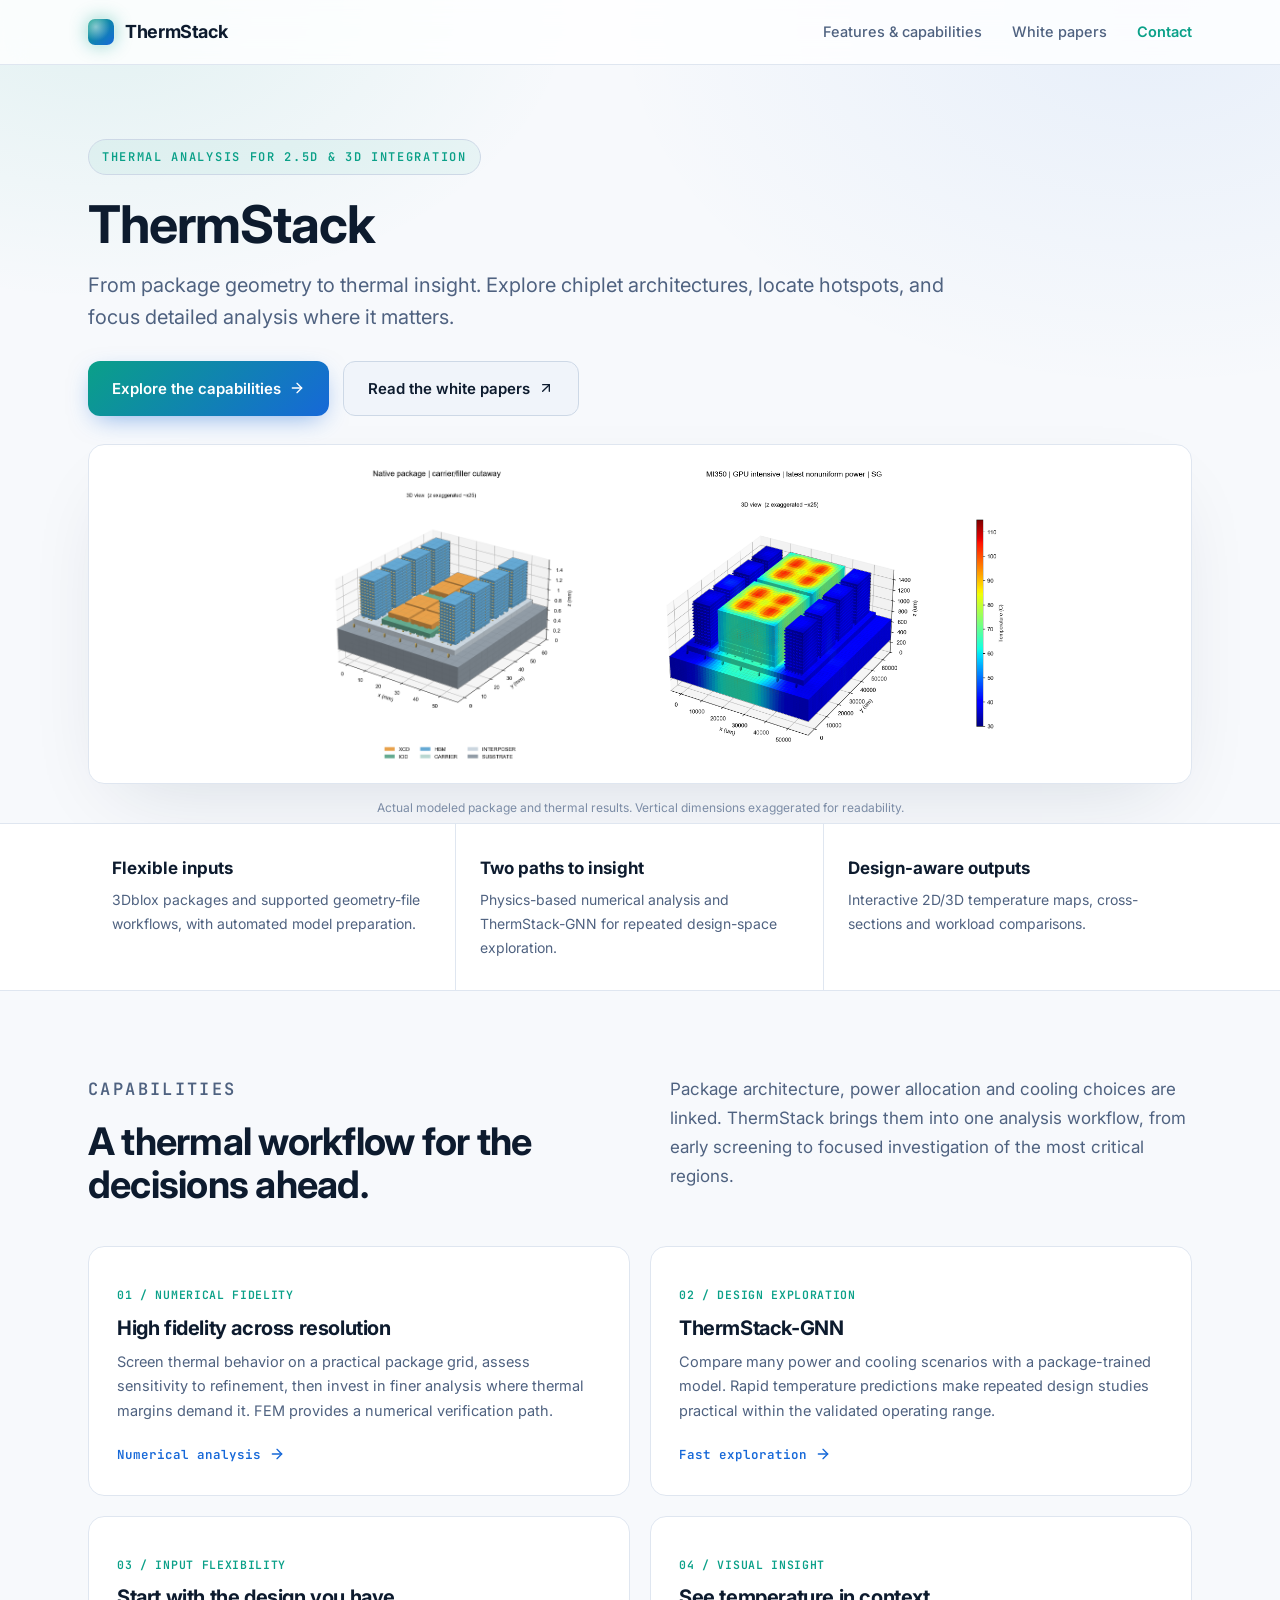
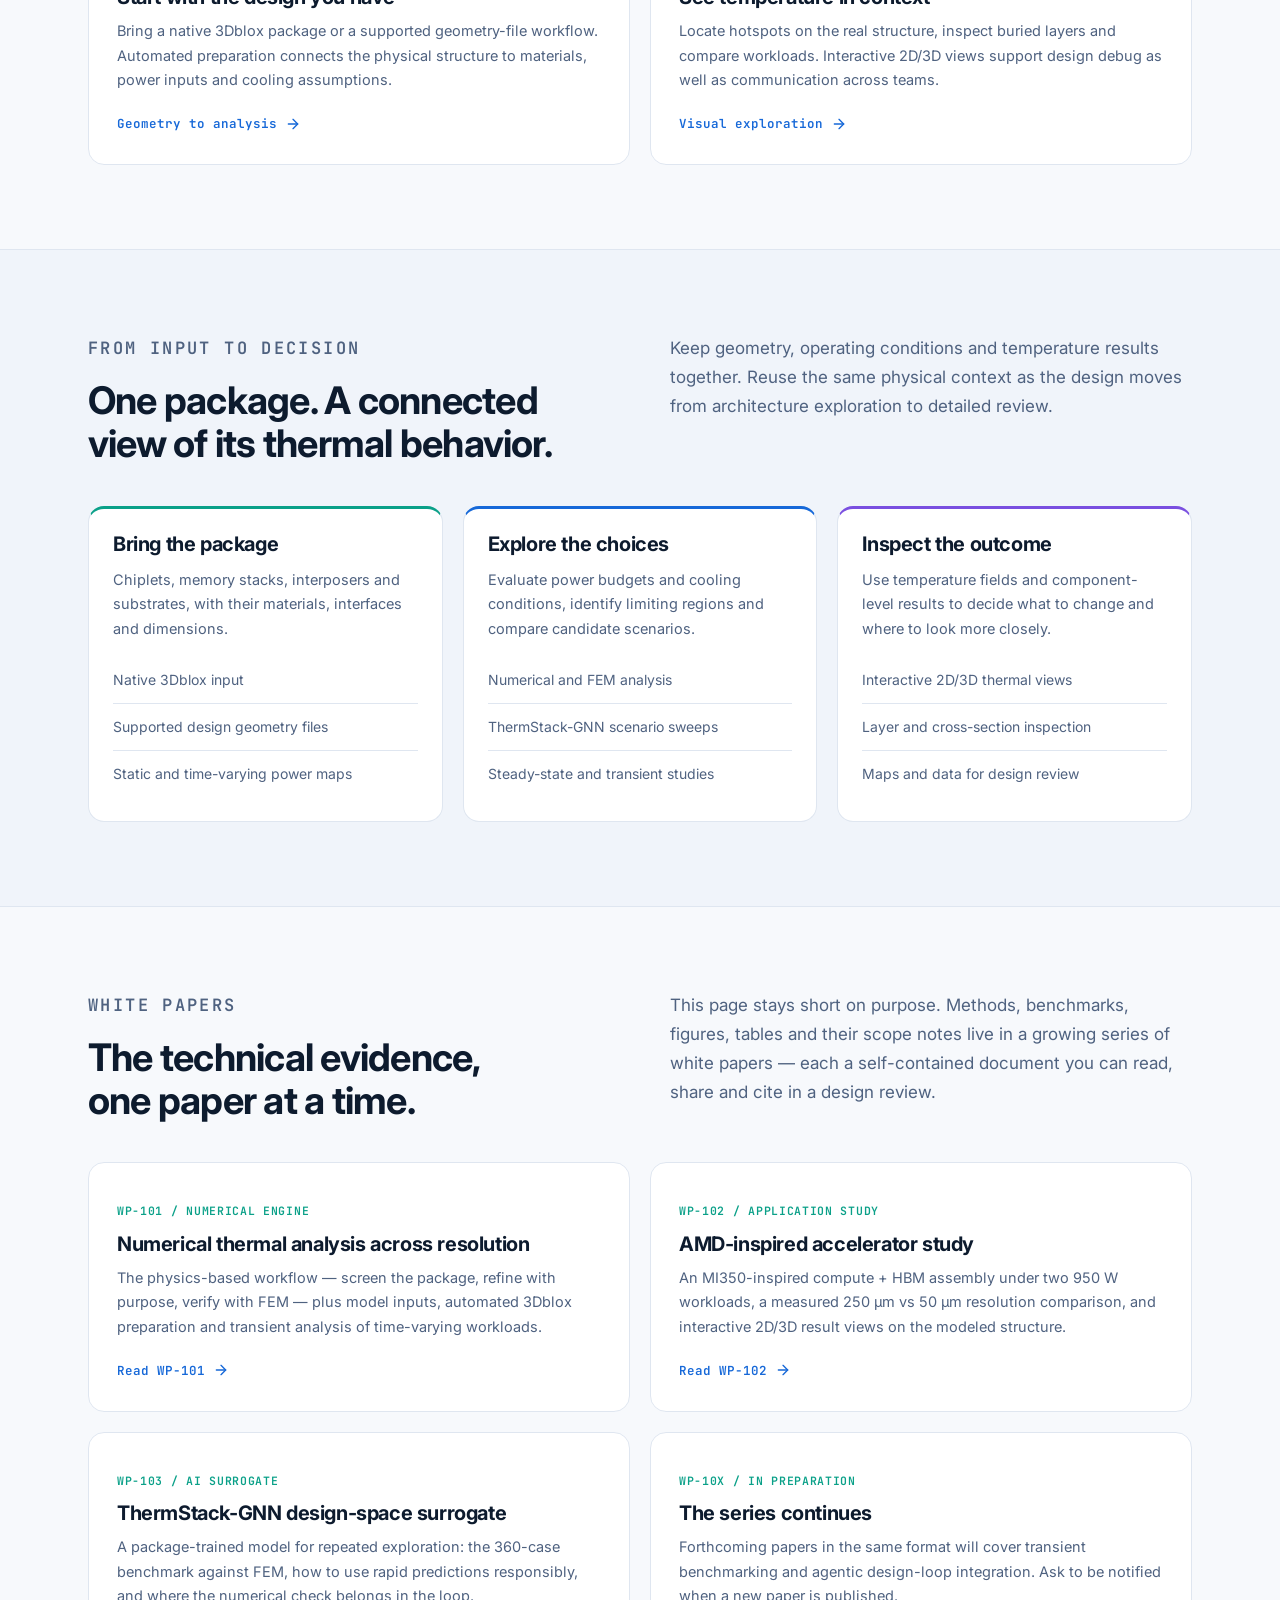
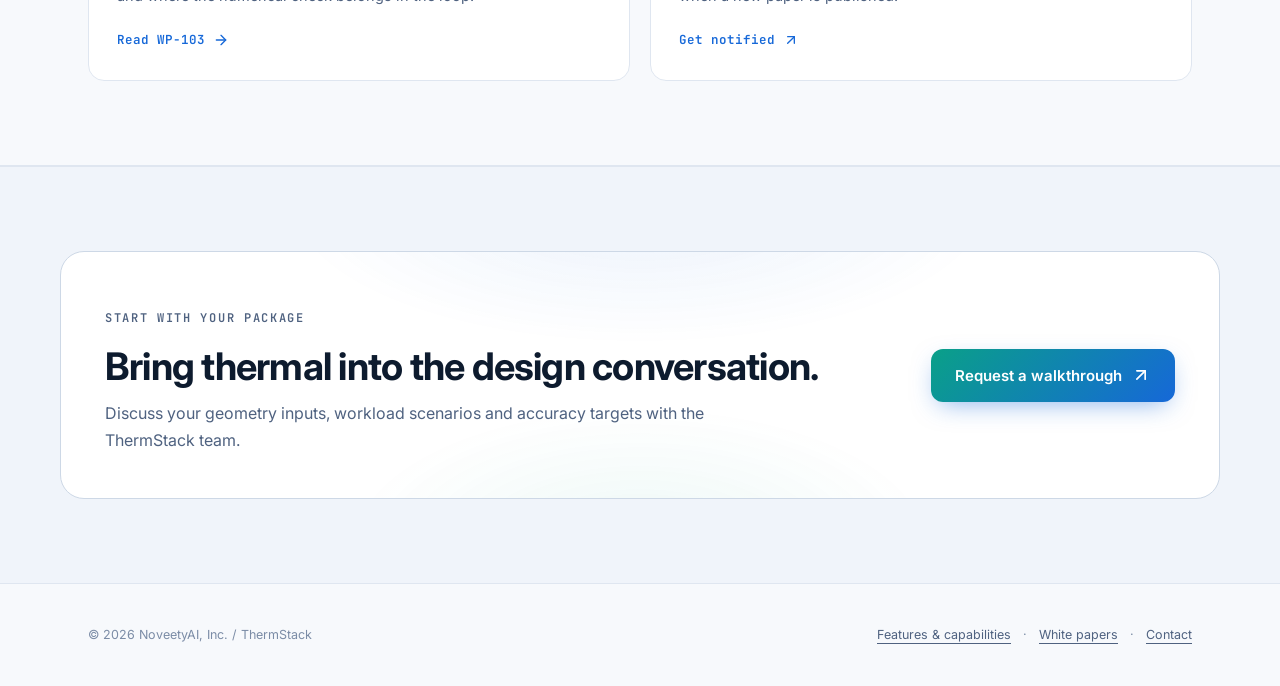
==== features.html @ 4d83052e "Reorganize site into features, white papers and contact The overview page now holds only capability " ====
<!doctype html>
<html lang="en">
<head><meta charset="utf-8"><meta name="viewport" content="width=device-width, initial-scale=1"><title>ThermStack | Moved — features &amp; white papers</title><meta name="robots" content="noindex">
<script>
// This page's content moved into the white-paper series (October 2026).
(function () {
  var map = {
    'numerical': 'whitepapers/wp-101-numerical-engine.html',
    'inputs': 'whitepapers/wp-101-numerical-engine.html#inputs',
    'transient': 'whitepapers/wp-101-numerical-engine.html#transient',
    'amd-study': 'whitepapers/wp-102-amd-resolution-study.html',
    'visualization': 'whitepapers/wp-102-amd-resolution-study.html#views',
    'gnn': 'whitepapers/wp-103-gnn-surrogate.html'
  };
  location.replace(map[location.hash.slice(1)] || 'index.html#whitepapers');
})();
</script>
<noscript><meta http-equiv="refresh" content="0; url=index.html#whitepapers"></noscript>
</head>
<body><p>This content has moved into the <a href="index.html#whitepapers">ThermStack white papers</a>.</p></body></html>
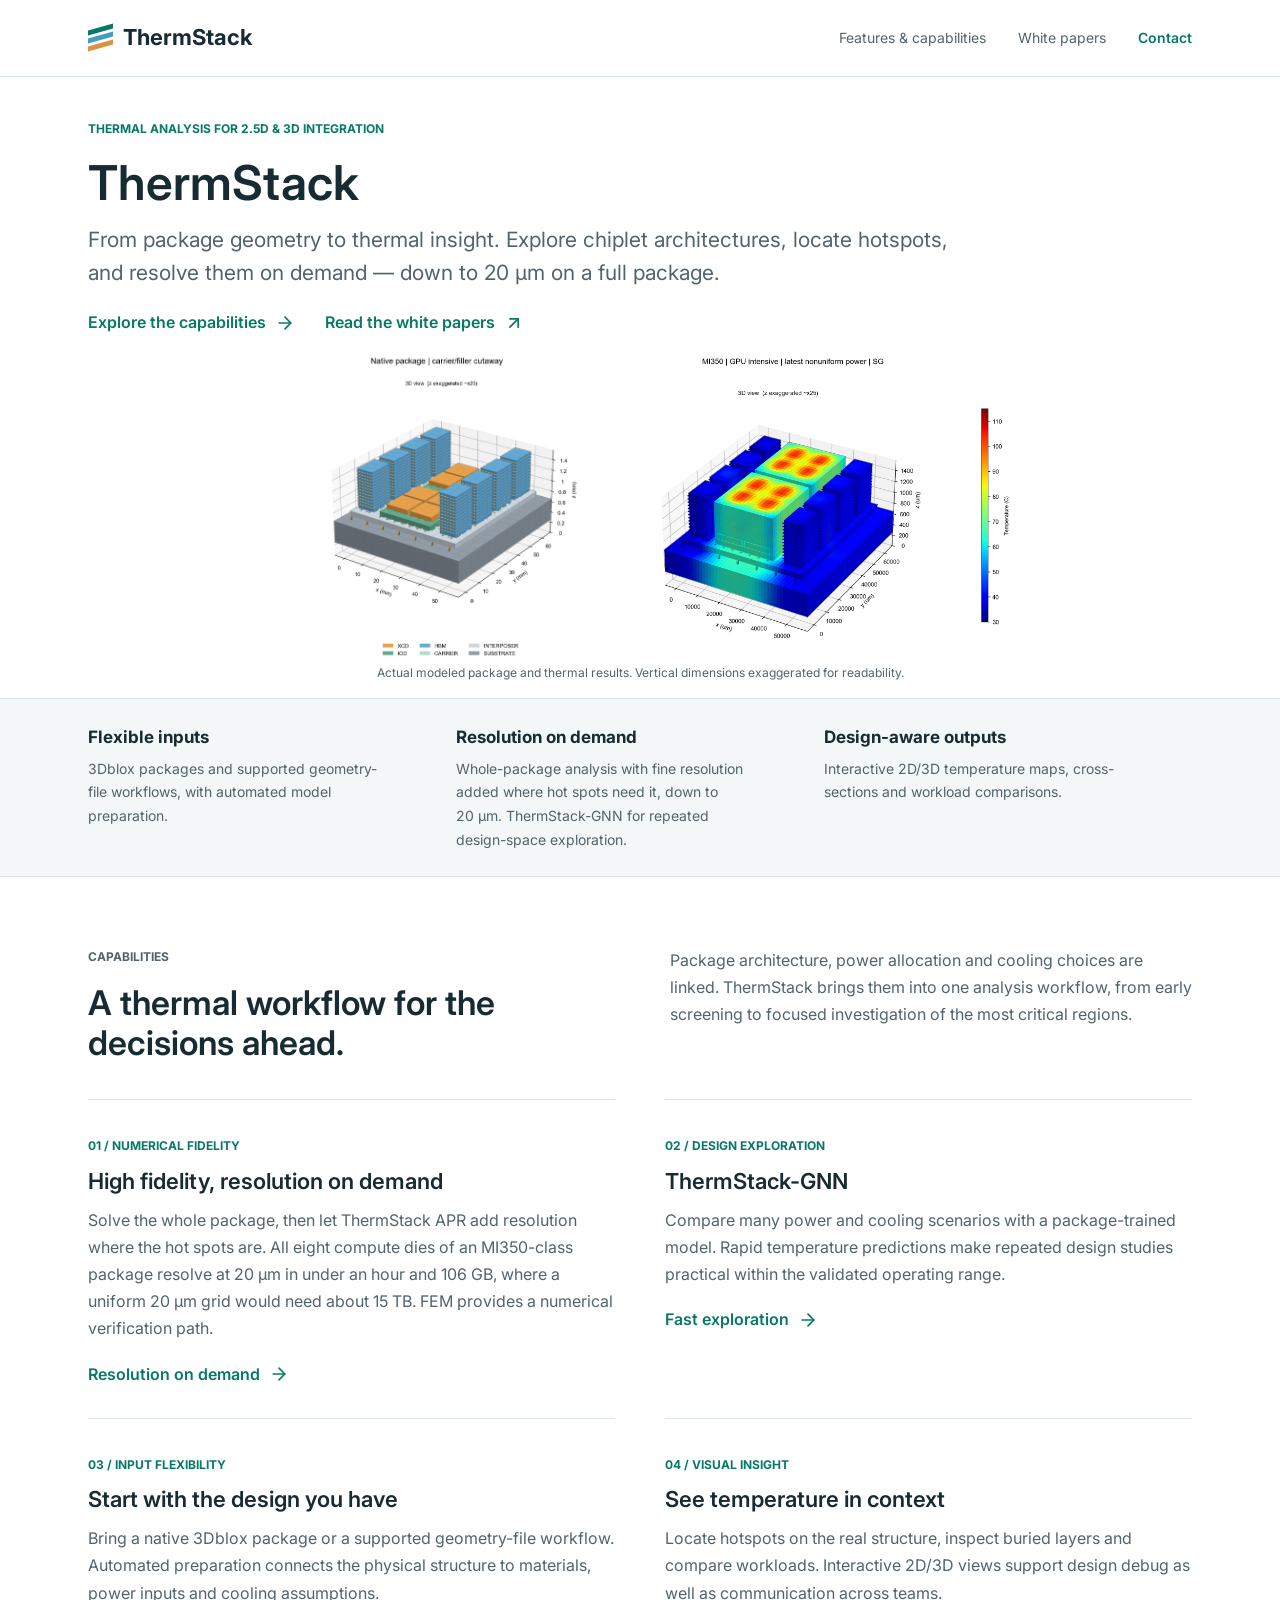
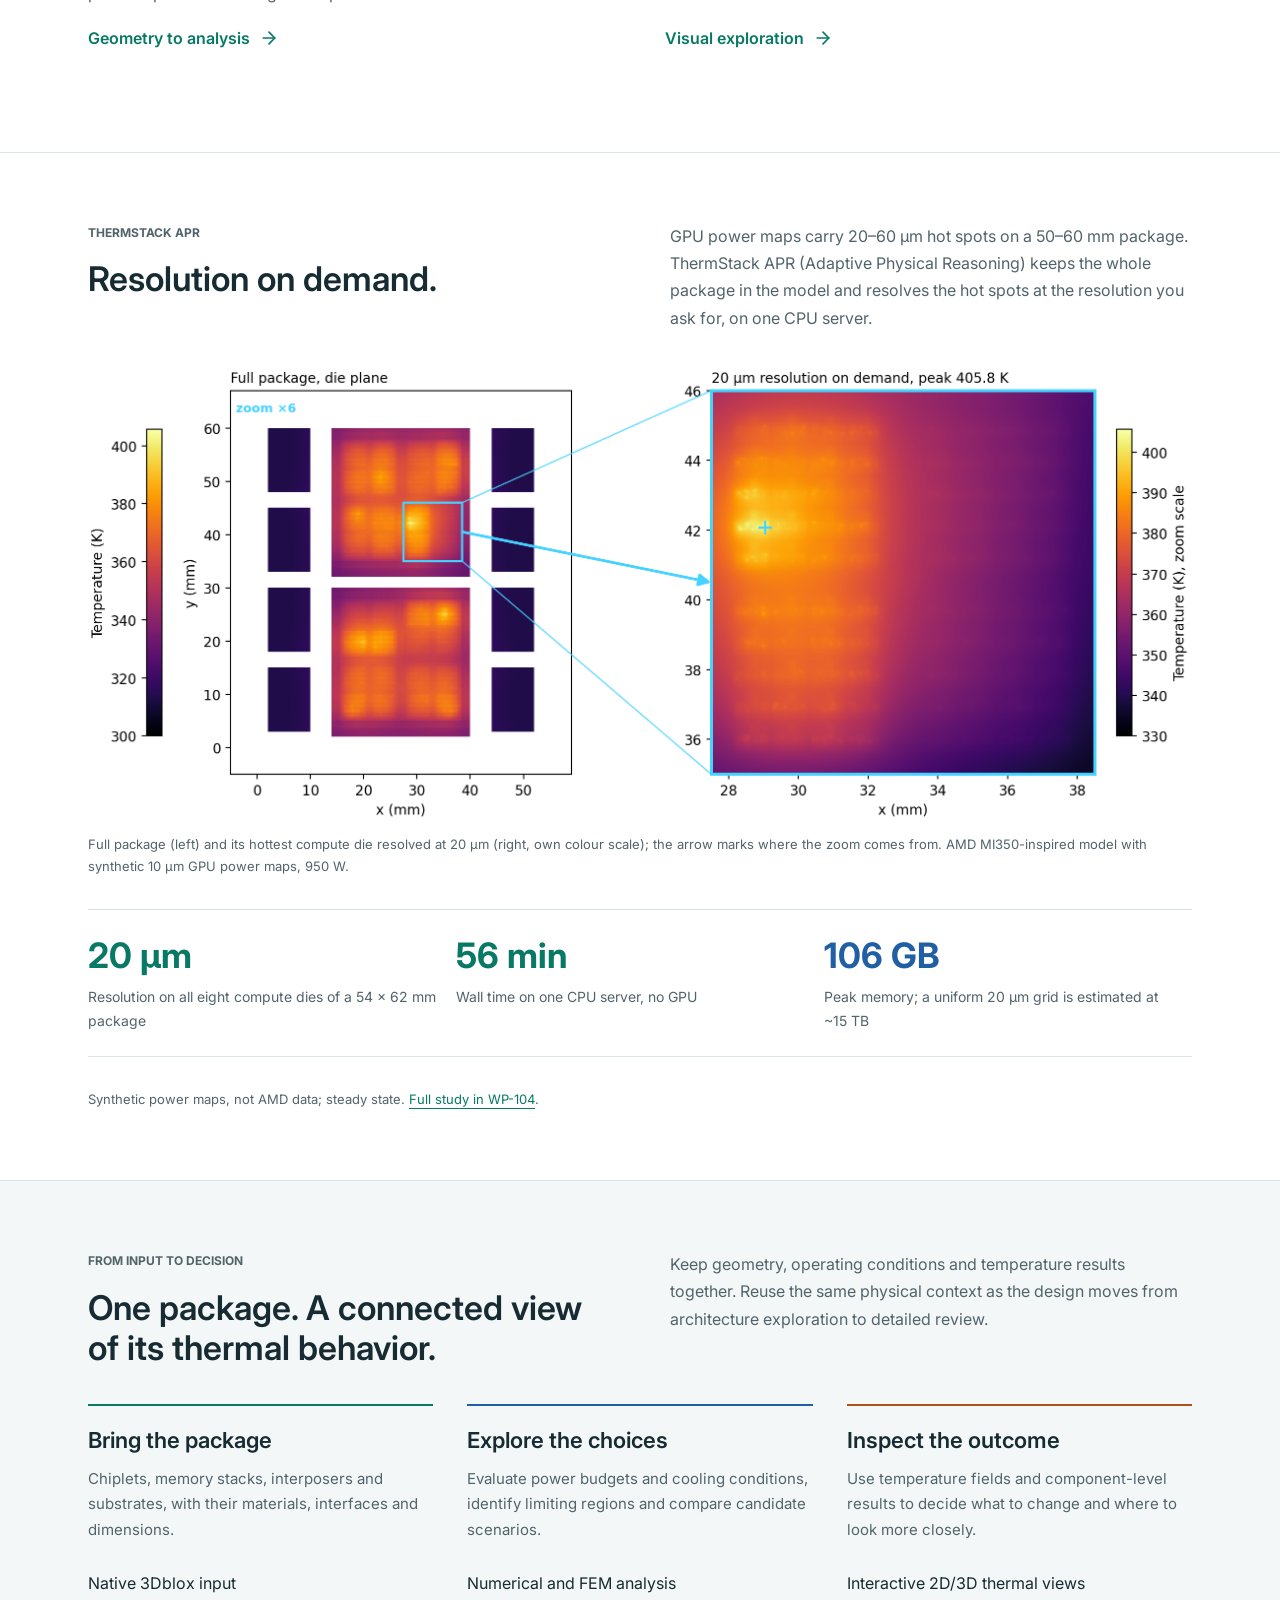
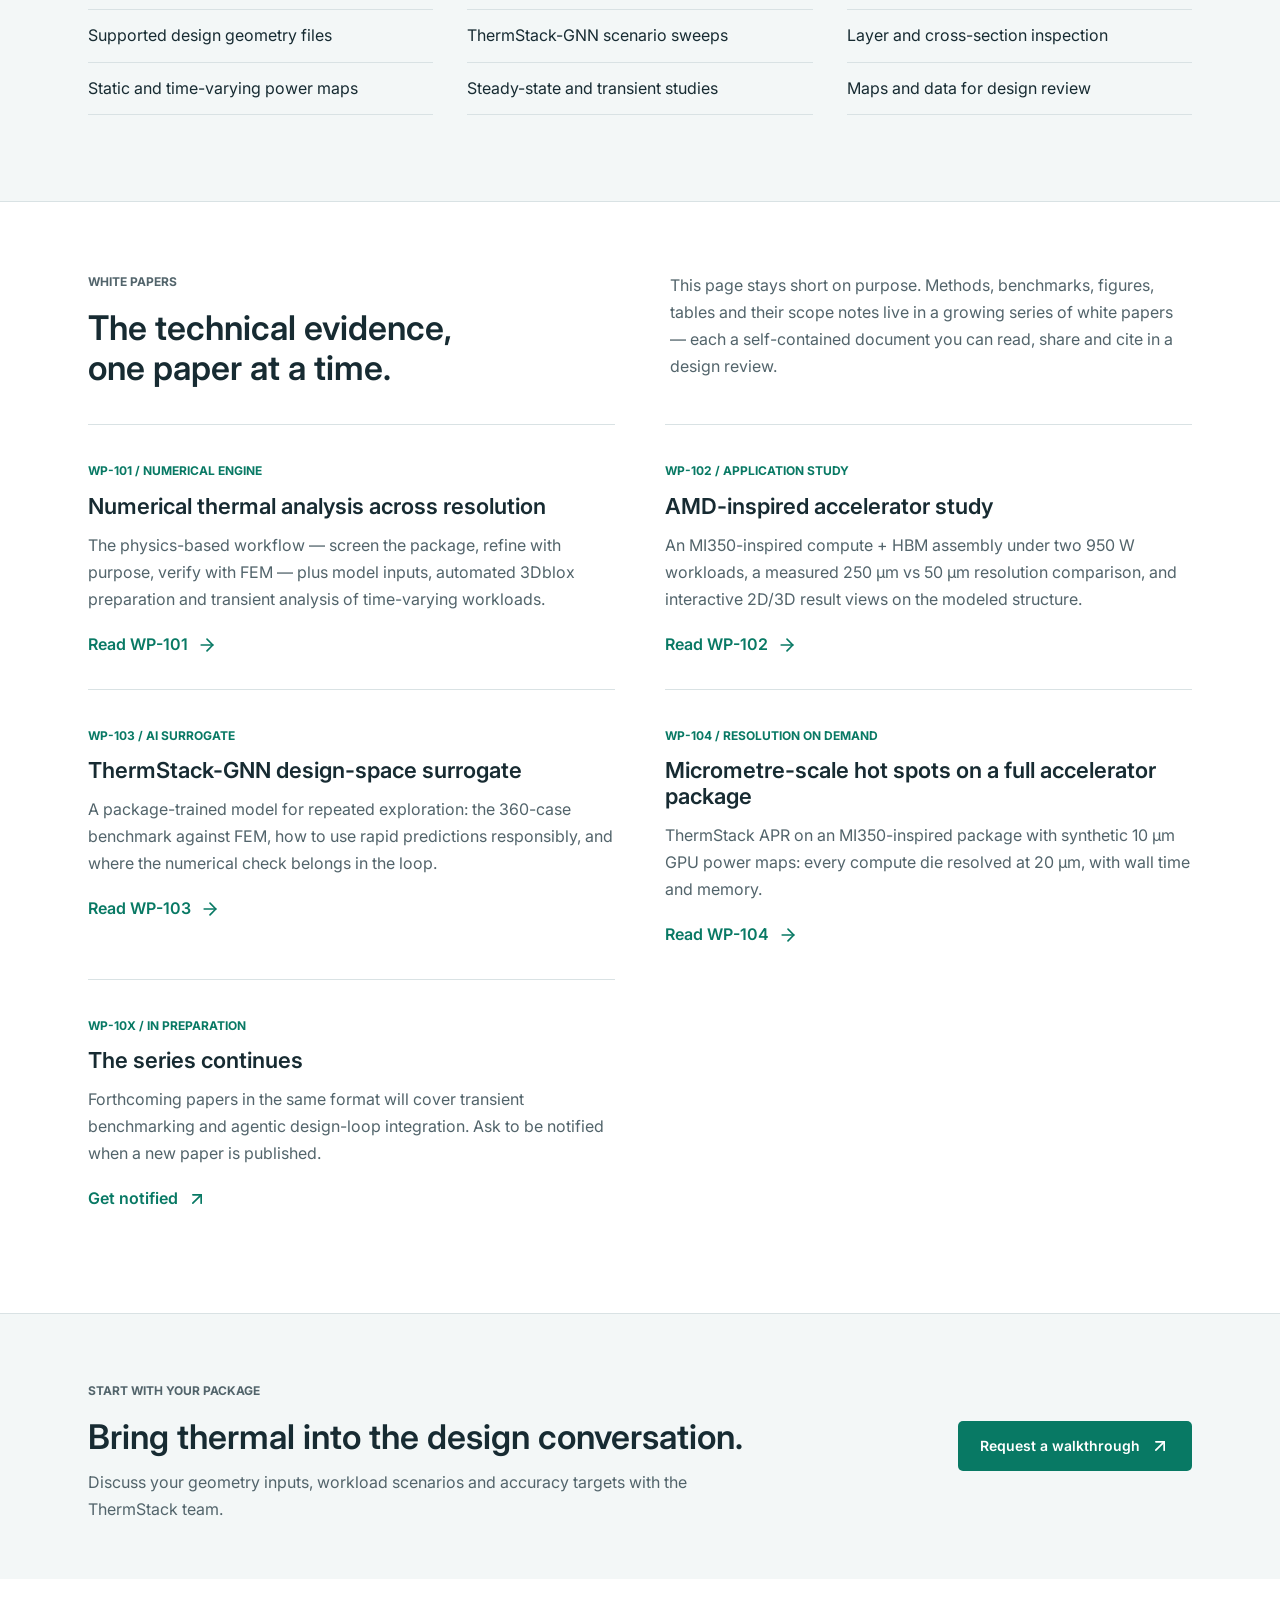
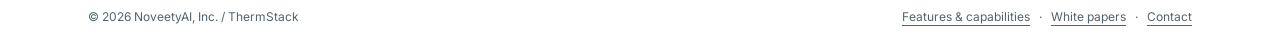
==== commit c56b5699: "Add WP-104 resolution on demand and APR band on main page 20 um on all eight compute dies of an MI35" ====
--- a/features.html
+++ b/features.html
@@ -10,7 +10,9 @@
     'transient': 'whitepapers/wp-101-numerical-engine.html#transient',
     'amd-study': 'whitepapers/wp-102-amd-resolution-study.html',
     'visualization': 'whitepapers/wp-102-amd-resolution-study.html#views',
-    'gnn': 'whitepapers/wp-103-gnn-surrogate.html'
+    'gnn': 'whitepapers/wp-103-gnn-surrogate.html',
+    'apr': 'whitepapers/wp-104-resolution-on-demand.html',
+    'resolution': 'whitepapers/wp-104-resolution-on-demand.html'
   };
   location.replace(map[location.hash.slice(1)] || 'index.html#whitepapers');
 })();
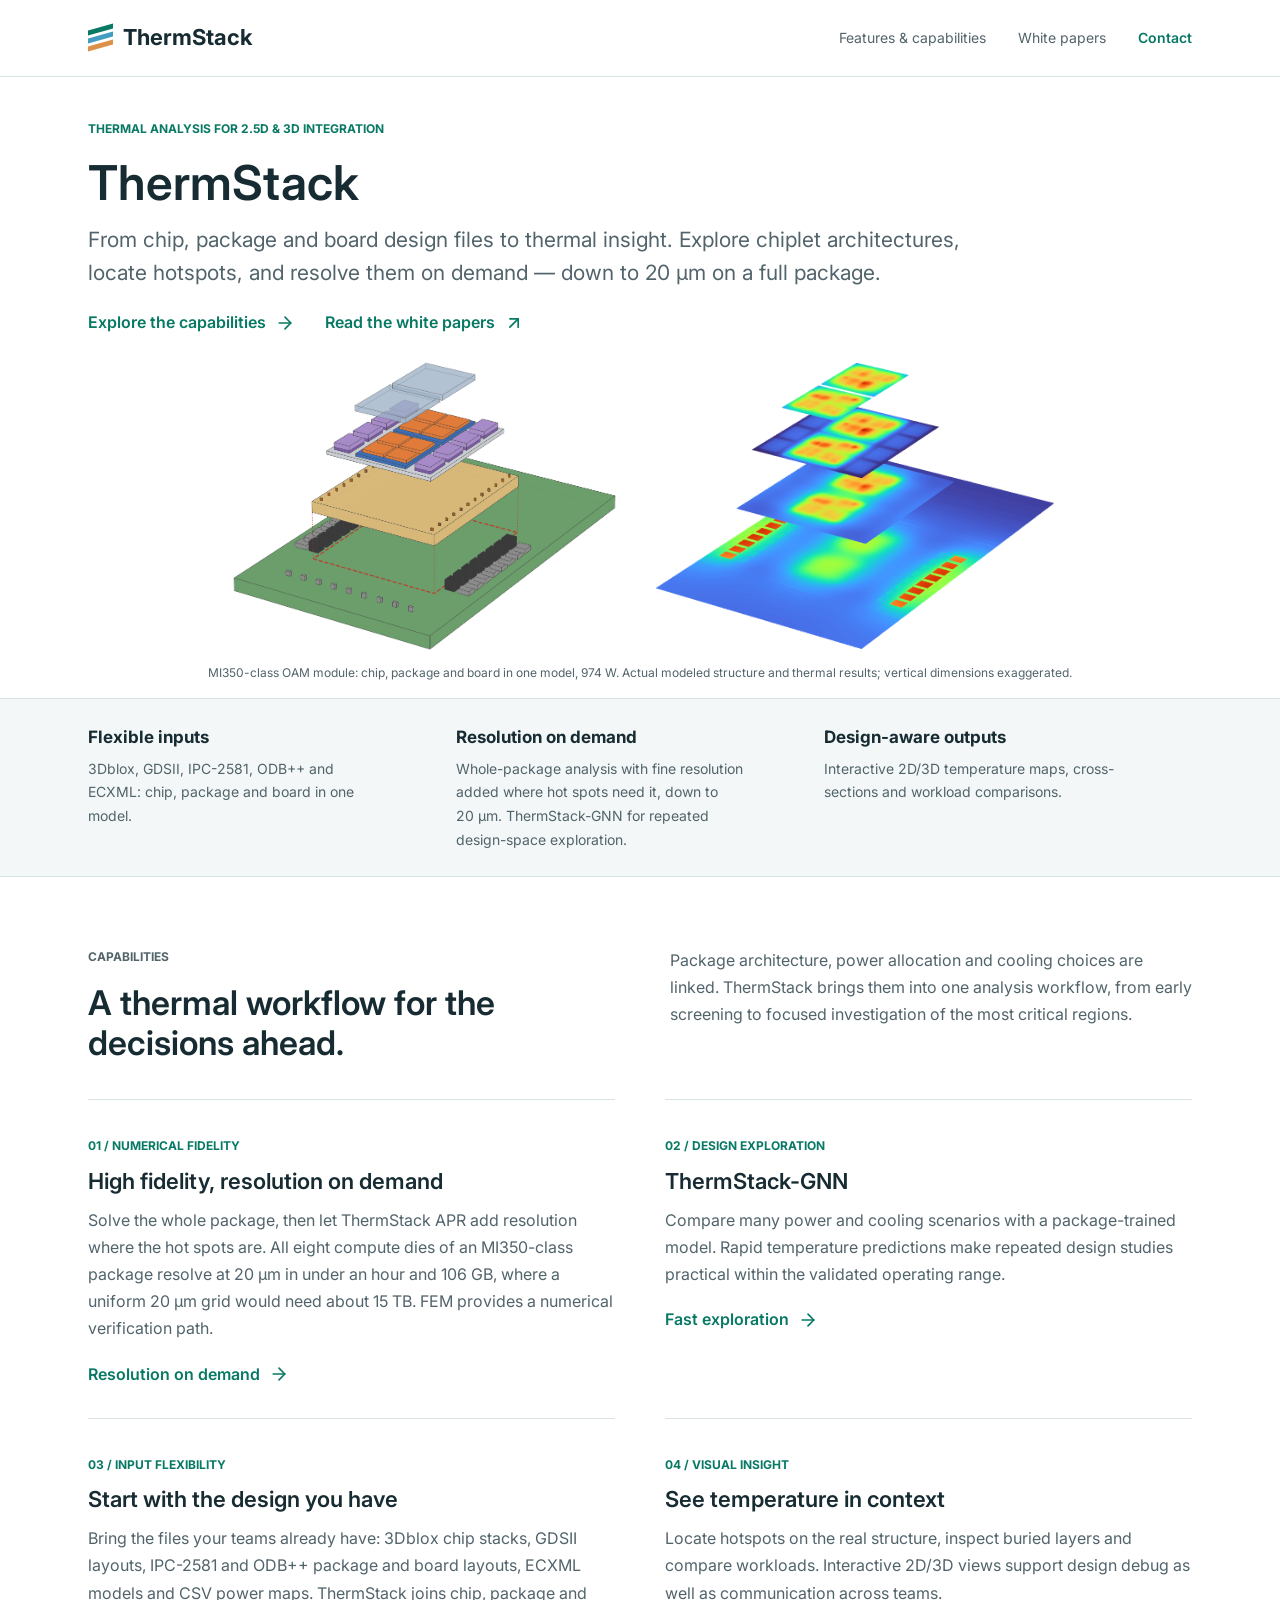
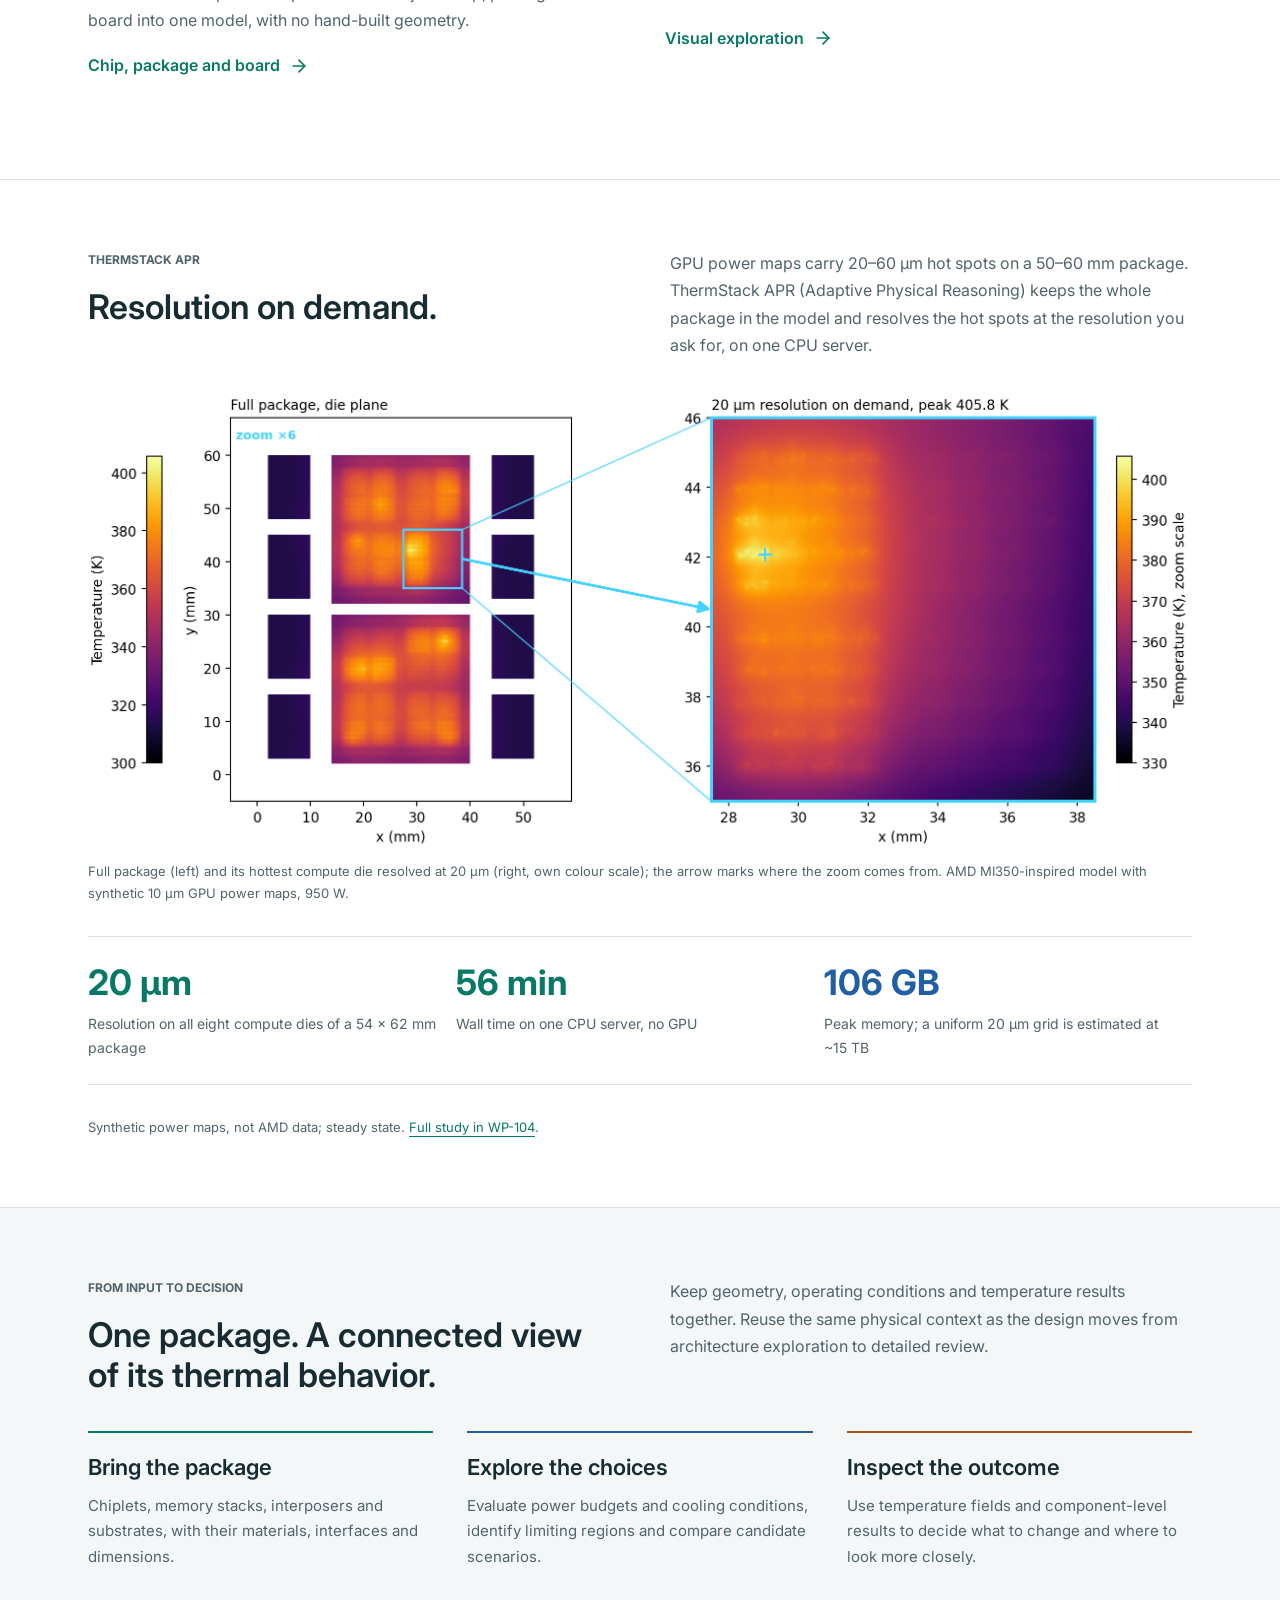
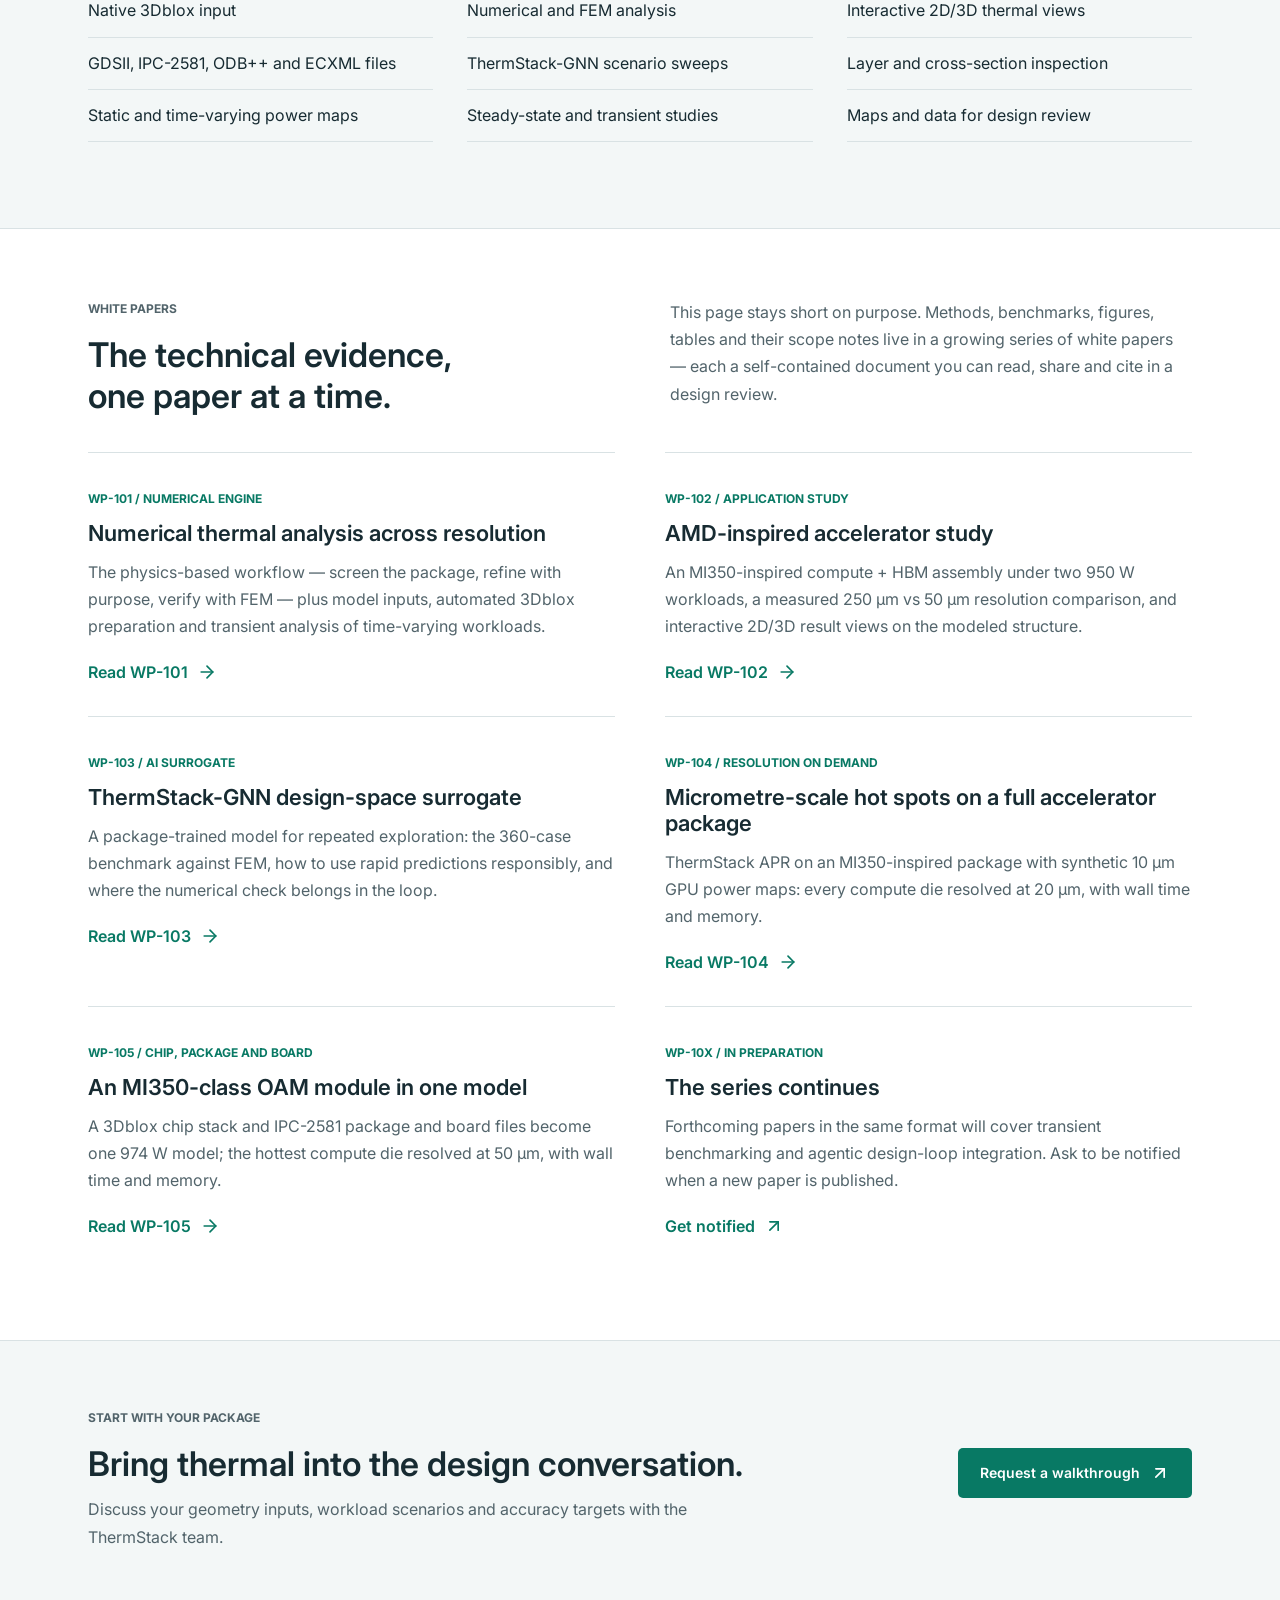
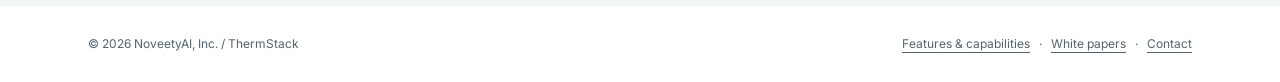
==== commit 68cadefe: "Add WP-105 chip, package and board in one model; OAM module as site hero Co-Authored-By: Claude Opus" ====
--- a/features.html
+++ b/features.html
@@ -12,7 +12,10 @@
     'visualization': 'whitepapers/wp-102-amd-resolution-study.html#views',
     'gnn': 'whitepapers/wp-103-gnn-surrogate.html',
     'apr': 'whitepapers/wp-104-resolution-on-demand.html',
-    'resolution': 'whitepapers/wp-104-resolution-on-demand.html'
+    'resolution': 'whitepapers/wp-104-resolution-on-demand.html',
+    'oam': 'whitepapers/wp-105-chip-package-board.html',
+    'assembly': 'whitepapers/wp-105-chip-package-board.html',
+    'inputs-ecad': 'whitepapers/wp-105-chip-package-board.html#inputs'
   };
   location.replace(map[location.hash.slice(1)] || 'index.html#whitepapers');
 })();
